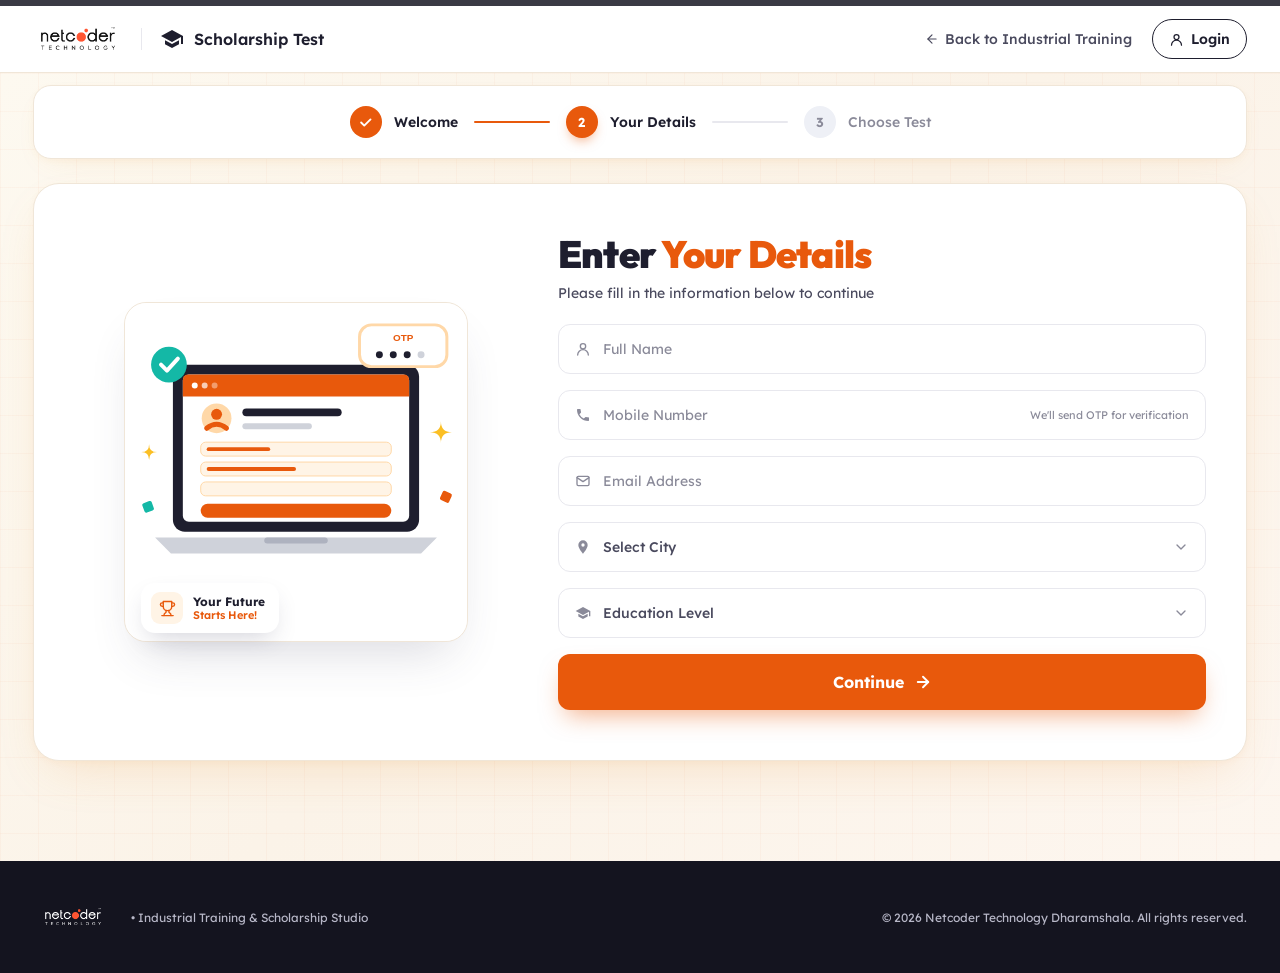
==== details.html @ 43e9c065 "12 nov" ====
<!DOCTYPE html>
<html lang="en">
<head>
  <meta charset="UTF-8" />
  <meta name="viewport" content="width=device-width, initial-scale=1" />
  <title>Your Details — Scholarship Test | Netcoder Technology</title>
  <link rel="stylesheet" href="details.css" />
  <link rel="preconnect" href="https://fonts.googleapis.com" />
  <link rel="preconnect" href="https://fonts.gstatic.com" crossorigin />
  <link
    href="https://fonts.googleapis.com/css2?family=Lexend:wght@300;400;500;600;700&family=Outfit:wght@700;800;900&display=swap"
    rel="stylesheet"
  />
</head>
<body>

  <!-- ===================== TOP NAVBAR ===================== -->
  <nav class="nav">
    <div class="container nav-inner">

      <div class="nav-left">
        <span class="logo-box">
          <img src="./img/logo.png" alt="Netcoder Technology" />
        </span>

        <span class="divider"></span>

        <a href="index.html" class="page-title">
          <svg viewBox="0 0 24 24" fill="currentColor">
            <path d="M12 3 1 9l11 6 9-4.91V17h2V9L12 3z" />
            <path d="M5 13.18v4L12 21l7-3.82v-4L12 17l-7-3.82z" />
          </svg>
          Scholarship Test
        </a>
      </div>

      <div class="nav-right">
        <a href="#" class="back-link">
          <svg viewBox="0 0 24 24" fill="none" stroke="currentColor" stroke-width="2" stroke-linecap="round" stroke-linejoin="round">
            <path d="M19 12H5" />
            <path d="m12 19-7-7 7-7" />
          </svg>
          <span>Back to Industrial Training</span>
        </a>

        <a href="#" class="login-btn">
          <svg viewBox="0 0 24 24" fill="none" stroke="currentColor" stroke-width="2" stroke-linecap="round" stroke-linejoin="round">
            <circle cx="12" cy="8" r="4" />
            <path d="M4 21a8 8 0 0 1 16 0" />
          </svg>
          Login
        </a>
      </div>

    </div>
  </nav>

  <!-- ===================== MAIN SECTION ===================== -->
  <main class="hero-section">
    <div class="container">

      <!-- Progress steps -->
      <div class="stepper" aria-label="Progress">
        <div class="stepper-step done">
          <span class="stepper-num">
            <svg viewBox="0 0 24 24" fill="none" stroke="currentColor" stroke-width="3" stroke-linecap="round" stroke-linejoin="round">
              <path d="m5 12 5 5L20 7" />
            </svg>
          </span>
          <span class="stepper-label">Welcome</span>
        </div>

        <span class="stepper-line filled"></span>

        <div class="stepper-step active">
          <span class="stepper-num">2</span>
          <span class="stepper-label">Your Details</span>
        </div>

        <span class="stepper-line"></span>

        <div class="stepper-step pending">
          <span class="stepper-num">3</span>
          <span class="stepper-label">Choose Test</span>
        </div>
      </div>

      <!-- Big card -->
      <div class="details-card">

        <!-- Left: image area (add your image later) -->
        <div class="details-visual">
          <div class="image-box">
            <img src="./img/details.svg" alt="">

            <div class="image-badge">
              <span class="image-badge-icon">
                <svg viewBox="0 0 24 24" fill="none" stroke="currentColor" stroke-width="2" stroke-linecap="round" stroke-linejoin="round">
                  <path d="M6 9H4.5a2.5 2.5 0 0 1 0-5H6" />
                  <path d="M18 9h1.5a2.5 2.5 0 0 0 0-5H18" />
                  <path d="M4 22h16" />
                  <path d="M10 14.66V17c0 .55-.47.98-.97 1.21C7.85 18.75 7 20.24 7 22" />
                  <path d="M14 14.66V17c0 .55.47.98.97 1.21C16.15 18.75 17 20.24 17 22" />
                  <path d="M18 2H6v7a6 6 0 0 0 12 0V2Z" />
                </svg>
              </span>
              <span class="image-badge-text">
                <strong>Your Future</strong>
                <em>Starts Here!</em>
              </span>
            </div>
          </div>
        </div>

        <!-- Right: form -->
        <div class="details-form-wrap">
          <h1 class="heading">Enter <span class="heading-orange">Your Details</span></h1>
          <p class="subtext">Please fill in the information below to continue</p>

          <form id="detailsForm" novalidate>

            <!-- Full name -->
            <div class="field" data-field="name">
              <div class="input-wrap">
                <svg class="icon" viewBox="0 0 24 24" fill="none" stroke="currentColor" stroke-width="2" stroke-linecap="round" stroke-linejoin="round">
                  <circle cx="12" cy="8" r="4" />
                  <path d="M4 21a8 8 0 0 1 16 0" />
                </svg>
                <input type="text" id="name" name="name" placeholder="Full Name" autocomplete="name" />
              </div>
              <p class="error-msg">Please enter your full name.</p>
            </div>

            <!-- Mobile -->
            <div class="field" data-field="mobile">
              <div class="input-wrap">
                <svg class="icon" viewBox="0 0 24 24" fill="currentColor">
                  <path d="M6.6 10.8a15.1 15.1 0 0 0 6.6 6.6l2.2-2.2a1 1 0 0 1 1-.25 11.4 11.4 0 0 0 3.6.57 1 1 0 0 1 1 1V20a1 1 0 0 1-1 1A17 17 0 0 1 3 4a1 1 0 0 1 1-1h3.5a1 1 0 0 1 1 1c0 1.25.2 2.45.57 3.6a1 1 0 0 1-.25 1z" />
                </svg>
                <input type="tel" id="mobile" name="mobile" placeholder="Mobile Number" inputmode="numeric" maxlength="10" autocomplete="tel-national" />
                <span class="hint">We'll send OTP for verification</span>
              </div>
              <p class="error-msg">Please enter a valid 10-digit mobile number.</p>
            </div>

            <!-- Email -->
            <div class="field" data-field="email">
              <div class="input-wrap">
                <svg class="icon" viewBox="0 0 24 24" fill="none" stroke="currentColor" stroke-width="2" stroke-linecap="round" stroke-linejoin="round">
                  <rect x="3" y="5" width="18" height="14" rx="2" />
                  <path d="m3 7 9 6 9-6" />
                </svg>
                <input type="email" id="email" name="email" placeholder="Email Address" autocomplete="email" />
              </div>
              <p class="error-msg">Please enter a valid email address.</p>
            </div>

            <!-- City -->
            <div class="field" data-field="city">
              <div class="input-wrap">
                <svg class="icon" viewBox="0 0 24 24" fill="currentColor">
                  <path d="M12 2a7 7 0 0 0-7 7c0 5.25 7 13 7 13s7-7.75 7-13a7 7 0 0 0-7-7zm0 9.5A2.5 2.5 0 1 1 12 6.5a2.5 2.5 0 0 1 0 5z" />
                </svg>
                <select id="city" name="city">
                  <option value="" selected>Select City</option>
                  <option>Dharamshala</option>
                  <option>McLeodganj</option>
                  <option>Kangra</option>
                  <option>Palampur</option>
                  <option>Mandi</option>
                  <option>Hamirpur</option>
                  <option>Una</option>
                  <option>Shimla</option>
                  <option>Chandigarh</option>
                  <option>Other</option>
                </select>
                <svg class="chevron" viewBox="0 0 24 24" fill="none" stroke="currentColor" stroke-width="2" stroke-linecap="round" stroke-linejoin="round">
                  <path d="m6 9 6 6 6-6" />
                </svg>
              </div>
              <p class="error-msg">Please select your city.</p>
            </div>

            <!-- Education -->
            <div class="field" data-field="education">
              <div class="input-wrap">
                <svg class="icon" viewBox="0 0 24 24" fill="currentColor">
                  <path d="M12 3 1 9l11 6 9-4.91V17h2V9L12 3z" />
                  <path d="M5 13.18v4L12 21l7-3.82v-4L12 17l-7-3.82z" />
                </svg>
                <select id="education" name="education">
                  <option value="" selected>Education Level</option>
                  <option>10th Pass</option>
                  <option>12th Pass</option>
                  <option>Diploma</option>
                  <option>Graduation (UG)</option>
                  <option>Post Graduation (PG)</option>
                  <option>Other</option>
                </select>
                <svg class="chevron" viewBox="0 0 24 24" fill="none" stroke="currentColor" stroke-width="2" stroke-linecap="round" stroke-linejoin="round">
                  <path d="m6 9 6 6 6-6" />
                </svg>
              </div>
              <p class="error-msg">Please select your education level.</p>
            </div>

            <button type="submit" class="main-button">
              Continue
              <svg viewBox="0 0 24 24" fill="none" stroke="currentColor" stroke-width="2.5" stroke-linecap="round" stroke-linejoin="round">
                <path d="M5 12h14" />
                <path d="m12 5 7 7-7 7" />
              </svg>
            </button>

          </form>
        </div>

      </div>
    </div>
  </main>

  <!-- ===================== FOOTER ===================== -->
  <footer class="footer">
    <div class="container footer-inner">
      <div class="footer-left">
        <span class="logo-box small">
          <img src="./img/logo2.png" alt="Netcoder Technology" />
        </span>
        <span>• Industrial Training &amp; Scholarship Studio</span>
      </div>
      <span>© 2026 Netcoder Technology Dharamshala. All rights reserved.</span>
    </div>
  </footer>

  <script src="details.js"></script>
</body>
</html>
---- details.css ----
/* ============================================
   Scholarship Test — Your Details page
   ============================================ */

/* ---------- Basic setup ---------- */
* {
  margin: 0;
  padding: 0;
  box-sizing: border-box;
}

body {
  font-family: "Lexend", system-ui, sans-serif;
  color: #1e1e2e;
  background: linear-gradient(135deg, #fdf9f0 0%, #fbf3e8 50%, #fdf6ef 100%);
  border-top: 6px solid #3a3a44;
  min-height: 100vh;
  display: flex;
  flex-direction: column;
  -webkit-font-smoothing: antialiased;
}

.container {
  width: 100%;
  max-width: 1262px;
  margin: 0 auto;
  padding: 0 24px;
}

/* ---------- Top navbar ---------- */
.nav {
  background: #ffffff;
  border-bottom: 1px solid #f0e6d8;
}

.nav-inner {
  height: 66px;
  display: flex;
  align-items: center;
  justify-content: space-between;
}

.nav-left {
  display: flex;
  align-items: center;
  gap: 18px;
}

.logo-box {
  width: 90px;
  height: 52px;
  display: block;
}

.logo-box img {
  width: 100%;
  height: 100%;
  object-fit: contain;
}

.logo-box.small {
  width: 80px;
  height: 30px;
}

.divider {
  width: 1px;
  height: 22px;
  background: #e8e8ee;
}

.page-title {
  display: flex;
  align-items: center;
  gap: 10px;
  font-weight: 600;
  font-size: 16px;
  color: #1e1e2e;
  text-decoration: none;
}

.page-title svg {
  width: 24px;
  height: 24px;
}

.nav-right {
  display: flex;
  align-items: center;
  gap: 20px;
}

.back-link {
  display: inline-flex;
  align-items: center;
  gap: 6px;
  font-size: 14px;
  font-weight: 500;
  color: #4a4a5e;
  text-decoration: none;
  transition: color 0.2s;
}

.back-link:hover {
  color: #e8590c;
}

.back-link svg {
  width: 14px;
  height: 14px;
}

.login-btn {
  display: inline-flex;
  align-items: center;
  gap: 7px;
  height: 40px;
  padding: 0 16px;
  border: 1px solid #1e1e2e;
  border-radius: 999px;
  background: transparent;
  color: #1e1e2e;
  font-size: 14px;
  font-weight: 600;
  text-decoration: none;
  transition: background 0.2s, color 0.2s, border-color 0.2s;
}

.login-btn:hover {
  background: #e8590c;
  color: #ffffff;
  border-color: #e8590c;
}

.login-btn svg {
  width: 15px;
  height: 15px;
}

/* ---------- Main section (grid texture background) ---------- */
.hero-section {
  flex: 1;
  padding: 12px 0 100px;
  background-color: #fdf6ef;
  background-image:
    linear-gradient(rgba(232, 89, 12, 0.035) 1px, transparent 1px),
    linear-gradient(90deg, rgba(232, 89, 12, 0.035) 1px, transparent 1px),
    linear-gradient(135deg, #fdf9f0 0%, #fbf3e8 50%, #fdf6ef 100%);
  background-size: 38px 38px, 38px 38px, 100% 100%;
}

/* ---------- Progress steps ---------- */
.stepper {
  background: #ffffff;
  border: 1px solid #f0e6d8;
  border-radius: 18px;
  box-shadow: 0 10px 30px -18px rgba(230, 150, 60, 0.25),
    0 2px 6px rgba(230, 150, 60, 0.05);
  padding: 20px 24px;
  display: flex;
  align-items: center;
  justify-content: center;
  gap: 16px;
  margin-bottom: 24px;
}

.stepper-step {
  display: flex;
  align-items: center;
  gap: 12px;
  font-size: 14px;
  font-weight: 600;
  color: #1e1e2e;
}

.stepper-num {
  width: 32px;
  height: 32px;
  border-radius: 50%;
  display: grid;
  place-items: center;
  font-size: 13px;
  font-weight: 700;
  background: #e8590c;
  color: #ffffff;
}

.stepper-num svg {
  width: 15px;
  height: 15px;
}

.stepper-step.active .stepper-num {
  box-shadow: 0 6px 12px -4px rgba(232, 89, 12, 0.5);
}

.stepper-step.pending {
  color: #8a8a99;
  font-weight: 500;
}

.stepper-step.pending .stepper-num {
  background: #eef0f6;
  color: #8a8a99;
}

.stepper-line {
  width: 76px;
  height: 2px;
  border-radius: 2px;
  background: #e8e8ee;
}

.stepper-line.filled {
  background: #e8590c;
}

/* ---------- Details card ---------- */
.details-card {
  background: #ffffff;
  border-radius: 26px;
  border: 1px solid #f0e6d8;
  box-shadow: 0 20px 50px -20px rgba(230, 150, 60, 0.25),
    0 2px 6px rgba(230, 150, 60, 0.06);
  padding: 40px 40px;
  min-height: 578px;
  display: grid;
  grid-template-columns: 1fr minmax(0, 648px);
  gap: 40px;
  align-items: center;
}

/* Left: image area */
.details-visual {
  display: flex;
  justify-content: center;
}

.image-box {
  position: relative;
  width: 344px;
  height: 340px;
  border-radius: 22px;
  background: #ffffff;
  border: 1px solid #f0e6d8;
  box-shadow: 0 25px 50px -18px rgba(60, 60, 90, 0.2);
  display: grid;
  place-items: center;
}

.image-box img {
  width: 100%;
  height: 100%;
  object-fit: contain;
  border-radius: 22px;
}

/* Small floating badge at the bottom-left of the image */
.image-badge {
  position: absolute;
  left: 16px;
  bottom: 8px;
  display: flex;
  align-items: center;
  gap: 10px;
  padding: 9px 14px 9px 10px;
  background: #ffffff;
  border-radius: 14px;
  box-shadow: 0 10px 24px -8px rgba(60, 60, 90, 0.25);
}

.image-badge-icon {
  width: 32px;
  height: 32px;
  border-radius: 9px;
  display: grid;
  place-items: center;
  background: #fff4e6;
  color: #e8590c;
}

.image-badge-icon svg {
  width: 17px;
  height: 17px;
}

.image-badge-text {
  display: flex;
  flex-direction: column;
  line-height: 1.25;
}

.image-badge-text strong {
  font-size: 12px;
  font-weight: 700;
  color: #1e1e2e;
}

.image-badge-text em {
  font-style: normal;
  font-size: 11px;
  font-weight: 600;
  color: #e8590c;
}

/* ---------- Right: form ---------- */
.heading {
  font-family: "Outfit", system-ui, sans-serif;
  font-weight: 900;
  font-size: 38px;
  line-height: 1.1;
  letter-spacing: -0.02em;
  color: #1e1e2e;
}

.heading-orange {
  color: #e8590c;
}

.subtext {
  margin: 8px 0 22px;
  font-size: 14px;
  color: #4a4a5e;
}

.field {
  margin-bottom: 16px;
}

.input-wrap {
  position: relative;
  display: flex;
  align-items: center;
  gap: 12px;
  height: 50px;
  padding: 0 16px;
  background: #ffffff;
  border: 1px solid #e8e8ee;
  border-radius: 12px;
  transition: border-color 0.2s, box-shadow 0.2s;
}

.input-wrap:focus-within {
  border-color: #e8590c;
  box-shadow: 0 0 0 4px rgba(232, 89, 12, 0.1);
}

.input-wrap .icon {
  width: 16px;
  height: 16px;
  flex-shrink: 0;
  color: #8a8a99;
  transition: color 0.2s;
}

.input-wrap:focus-within .icon {
  color: #e8590c;
}

.input-wrap input,
.input-wrap select {
  flex: 1;
  min-width: 0;
  height: 100%;
  border: 0;
  outline: 0;
  background: transparent;
  font-family: "Lexend", system-ui, sans-serif;
  font-size: 14px;
  font-weight: 500;
  color: #1e1e2e;
}

.input-wrap input::placeholder {
  color: #8a8a99;
  font-weight: 400;
}

.input-wrap select {
  appearance: none;
  -webkit-appearance: none;
  cursor: pointer;
  padding-right: 24px;
}

/* Select looks muted until a value is chosen */
.input-wrap select.empty {
  color: #4a4a5e;
}

.chevron {
  position: absolute;
  right: 16px;
  width: 16px;
  height: 16px;
  color: #8a8a99;
  pointer-events: none;
}

.hint {
  font-size: 11px;
  color: #8a8a99;
  white-space: nowrap;
}

/* Error state */
.error-msg {
  display: none;
  margin: 6px 4px 0;
  font-size: 12px;
  color: #dc2626;
}

.field.invalid .input-wrap {
  border-color: #dc2626;
}

.field.invalid .input-wrap:focus-within {
  box-shadow: 0 0 0 4px rgba(220, 38, 38, 0.1);
}

.field.invalid .error-msg {
  display: block;
}

/* Continue button */
.main-button {
  display: flex;
  align-items: center;
  justify-content: center;
  gap: 10px;
  width: 100%;
  height: 56px;
  margin-top: 8px;
  border: 0;
  border-radius: 12px;
  background: #e8590c;
  color: #ffffff;
  font-family: "Lexend", system-ui, sans-serif;
  font-size: 16px;
  font-weight: 700;
  cursor: pointer;
  box-shadow: 0 12px 24px -8px rgba(232, 89, 12, 0.5);
  transition: transform 0.2s, box-shadow 0.2s, background 0.2s;
}

.main-button:hover {
  transform: translateY(-2px);
  background: #d9480f;
  box-shadow: 0 16px 30px -8px rgba(232, 89, 12, 0.6);
}

.main-button:disabled {
  opacity: 0.7;
  cursor: wait;
  transform: none;
}

.main-button svg {
  width: 18px;
  height: 18px;
  transition: transform 0.2s;
}

.main-button:hover svg {
  transform: translateX(3px);
}

/* ---------- Footer ---------- */
.footer {
  background: #14141f;
  color: #b8b8c8;
}

.footer-inner {
  height: 112px;
  display: flex;
  align-items: center;
  justify-content: space-between;
  gap: 16px;
  font-size: 12px;
}

.footer-left {
  display: flex;
  align-items: center;
  gap: 18px;
}

/* ---------- Mobile / small screens ---------- */
@media (max-width: 960px) {
  .details-card {
    grid-template-columns: 1fr;
    padding: 32px 24px 40px;
    min-height: 0;
  }

  .heading {
    font-size: 32px;
  }
}

@media (max-width: 600px) {
  .back-link span {
    display: none;
  }

  .page-title {
    font-size: 14px;
  }

  .stepper {
    gap: 8px;
    padding: 16px 12px;
  }

  .stepper-step {
    gap: 6px;
    font-size: 12px;
  }

  .stepper-line {
    width: 20px;
  }

  .hint {
    display: none;
  }

  .image-box {
    width: 100%;
    max-width: 320px;
    height: 300px;
  }

  .footer-inner {
    height: auto;
    padding-top: 28px;
    padding-bottom: 28px;
    flex-direction: column;
    align-items: flex-start;
  }
}
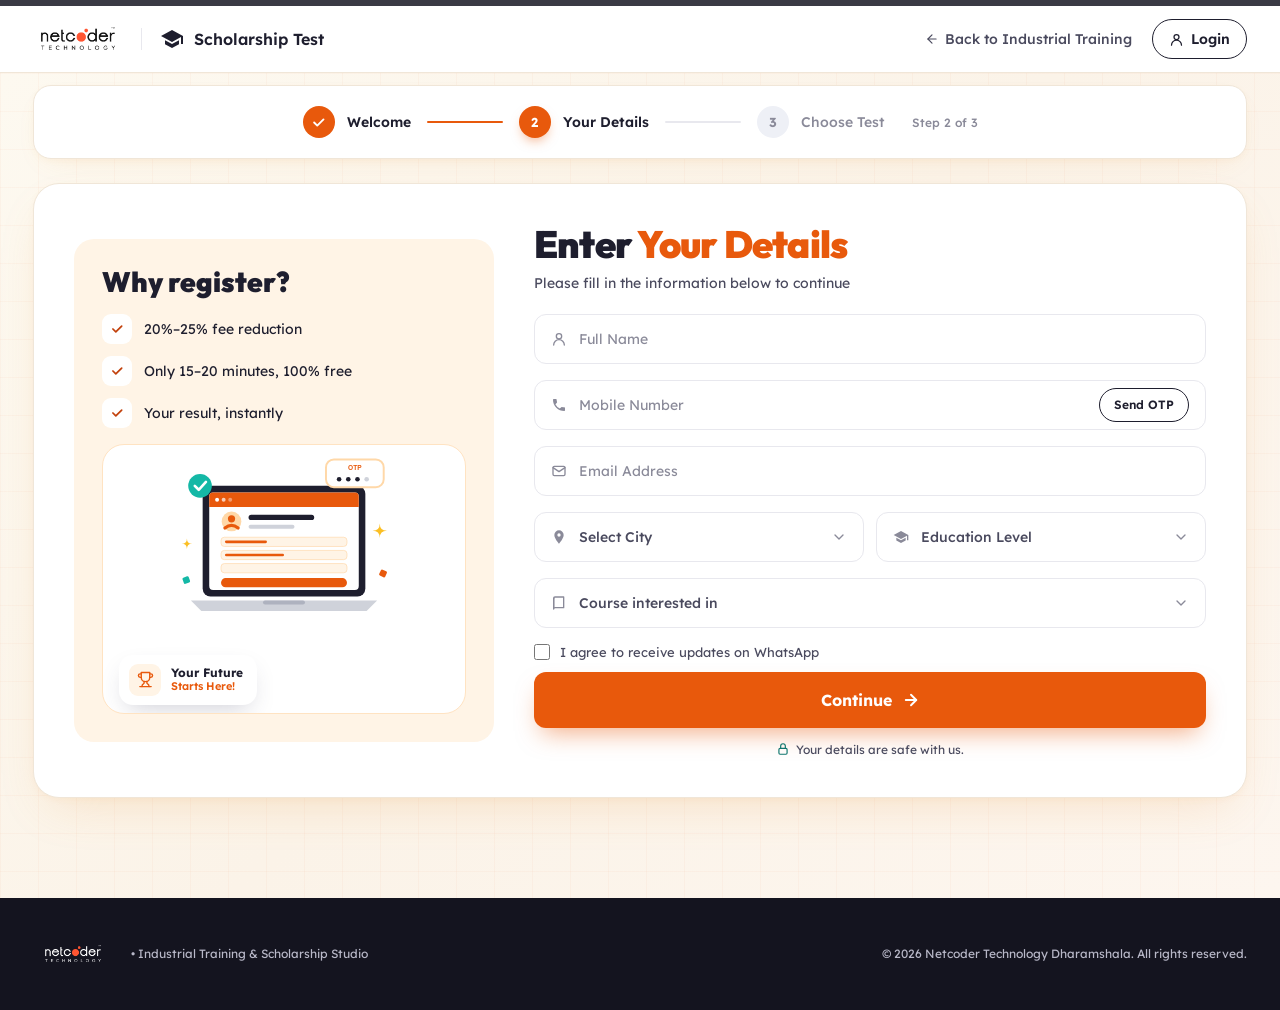
==== commit 080e488f: "12 nov" ====
--- a/details.html
+++ b/details.html
@@ -7,51 +7,31 @@
   <link rel="stylesheet" href="details.css" />
   <link rel="preconnect" href="https://fonts.googleapis.com" />
   <link rel="preconnect" href="https://fonts.gstatic.com" crossorigin />
-  <link
-    href="https://fonts.googleapis.com/css2?family=Lexend:wght@300;400;500;600;700&family=Outfit:wght@700;800;900&display=swap"
-    rel="stylesheet"
-  />
+  <link href="https://fonts.googleapis.com/css2?family=Lexend:wght@300;400;500;600;700&family=Outfit:wght@700;800;900&display=swap" rel="stylesheet" />
 </head>
 <body>
 
   <!-- ===================== TOP NAVBAR ===================== -->
   <nav class="nav">
     <div class="container nav-inner">
-
       <div class="nav-left">
-        <span class="logo-box">
-          <img src="./img/logo.png" alt="Netcoder Technology" />
-        </span>
-
+        <span class="logo-box"><img src="./img/logo.png" alt="Netcoder Technology" /></span>
         <span class="divider"></span>
-
         <a href="index.html" class="page-title">
-          <svg viewBox="0 0 24 24" fill="currentColor">
-            <path d="M12 3 1 9l11 6 9-4.91V17h2V9L12 3z" />
-            <path d="M5 13.18v4L12 21l7-3.82v-4L12 17l-7-3.82z" />
-          </svg>
+          <svg viewBox="0 0 24 24" fill="currentColor"><path d="M12 3 1 9l11 6 9-4.91V17h2V9L12 3z" /><path d="M5 13.18v4L12 21l7-3.82v-4L12 17l-7-3.82z" /></svg>
           Scholarship Test
         </a>
       </div>
-
       <div class="nav-right">
         <a href="#" class="back-link">
-          <svg viewBox="0 0 24 24" fill="none" stroke="currentColor" stroke-width="2" stroke-linecap="round" stroke-linejoin="round">
-            <path d="M19 12H5" />
-            <path d="m12 19-7-7 7-7" />
-          </svg>
+          <svg viewBox="0 0 24 24" fill="none" stroke="currentColor" stroke-width="2" stroke-linecap="round" stroke-linejoin="round"><path d="M19 12H5" /><path d="m12 19-7-7 7-7" /></svg>
           <span>Back to Industrial Training</span>
         </a>
-
         <a href="#" class="login-btn">
-          <svg viewBox="0 0 24 24" fill="none" stroke="currentColor" stroke-width="2" stroke-linecap="round" stroke-linejoin="round">
-            <circle cx="12" cy="8" r="4" />
-            <path d="M4 21a8 8 0 0 1 16 0" />
-          </svg>
+          <svg viewBox="0 0 24 24" fill="none" stroke="currentColor" stroke-width="2" stroke-linecap="round" stroke-linejoin="round"><circle cx="12" cy="8" r="4" /><path d="M4 21a8 8 0 0 1 16 0" /></svg>
           Login
         </a>
       </div>
-
     </div>
   </nav>
 
@@ -62,55 +42,44 @@
       <!-- Progress steps -->
       <div class="stepper" aria-label="Progress">
         <div class="stepper-step done">
-          <span class="stepper-num">
-            <svg viewBox="0 0 24 24" fill="none" stroke="currentColor" stroke-width="3" stroke-linecap="round" stroke-linejoin="round">
-              <path d="m5 12 5 5L20 7" />
-            </svg>
-          </span>
+          <span class="stepper-num"><svg viewBox="0 0 24 24" fill="none" stroke="currentColor" stroke-width="3" stroke-linecap="round" stroke-linejoin="round"><path d="m5 12 5 5L20 7" /></svg></span>
           <span class="stepper-label">Welcome</span>
         </div>
-
         <span class="stepper-line filled"></span>
-
         <div class="stepper-step active">
           <span class="stepper-num">2</span>
           <span class="stepper-label">Your Details</span>
         </div>
-
         <span class="stepper-line"></span>
-
         <div class="stepper-step pending">
           <span class="stepper-num">3</span>
           <span class="stepper-label">Choose Test</span>
         </div>
+        <span class="stepper-count">Step 2 of 3</span>
       </div>
 
       <!-- Big card -->
       <div class="details-card">
 
-        <!-- Left: image area (add your image later) -->
-        <div class="details-visual">
+        <!-- Left: benefits panel + image -->
+        <aside class="details-panel">
+          <h2>Why register?</h2>
+          <ul class="benefits">
+            <li><span class="tick"><svg viewBox="0 0 24 24" fill="none" stroke="currentColor" stroke-width="3" stroke-linecap="round" stroke-linejoin="round"><path d="m5 12 5 5L20 7" /></svg></span>20%–25% fee reduction</li>
+            <li><span class="tick"><svg viewBox="0 0 24 24" fill="none" stroke="currentColor" stroke-width="3" stroke-linecap="round" stroke-linejoin="round"><path d="m5 12 5 5L20 7" /></svg></span>Only 15–20 minutes, 100% free</li>
+            <li><span class="tick"><svg viewBox="0 0 24 24" fill="none" stroke="currentColor" stroke-width="3" stroke-linecap="round" stroke-linejoin="round"><path d="m5 12 5 5L20 7" /></svg></span>Your result, instantly</li>
+          </ul>
+
           <div class="image-box">
-            <img src="./img/details.svg" alt="">
-
+            <img src="./img/details.svg" alt="" />
             <div class="image-badge">
               <span class="image-badge-icon">
-                <svg viewBox="0 0 24 24" fill="none" stroke="currentColor" stroke-width="2" stroke-linecap="round" stroke-linejoin="round">
-                  <path d="M6 9H4.5a2.5 2.5 0 0 1 0-5H6" />
-                  <path d="M18 9h1.5a2.5 2.5 0 0 0 0-5H18" />
-                  <path d="M4 22h16" />
-                  <path d="M10 14.66V17c0 .55-.47.98-.97 1.21C7.85 18.75 7 20.24 7 22" />
-                  <path d="M14 14.66V17c0 .55.47.98.97 1.21C16.15 18.75 17 20.24 17 22" />
-                  <path d="M18 2H6v7a6 6 0 0 0 12 0V2Z" />
-                </svg>
+                <svg viewBox="0 0 24 24" fill="none" stroke="currentColor" stroke-width="2" stroke-linecap="round" stroke-linejoin="round"><path d="M6 9H4.5a2.5 2.5 0 0 1 0-5H6" /><path d="M18 9h1.5a2.5 2.5 0 0 0 0-5H18" /><path d="M4 22h16" /><path d="M10 14.66V17c0 .55-.47.98-.97 1.21C7.85 18.75 7 20.24 7 22" /><path d="M14 14.66V17c0 .55.47.98.97 1.21C16.15 18.75 17 20.24 17 22" /><path d="M18 2H6v7a6 6 0 0 0 12 0V2Z" /></svg>
               </span>
-              <span class="image-badge-text">
-                <strong>Your Future</strong>
-                <em>Starts Here!</em>
-              </span>
+              <span class="image-badge-text"><strong>Your Future</strong><em>Starts Here!</em></span>
             </div>
           </div>
-        </div>
+        </aside>
 
         <!-- Right: form -->
         <div class="details-form-wrap">
@@ -119,98 +88,87 @@
 
           <form id="detailsForm" novalidate>
 
-            <!-- Full name -->
             <div class="field" data-field="name">
               <div class="input-wrap">
-                <svg class="icon" viewBox="0 0 24 24" fill="none" stroke="currentColor" stroke-width="2" stroke-linecap="round" stroke-linejoin="round">
-                  <circle cx="12" cy="8" r="4" />
-                  <path d="M4 21a8 8 0 0 1 16 0" />
-                </svg>
+                <svg class="icon" viewBox="0 0 24 24" fill="none" stroke="currentColor" stroke-width="2" stroke-linecap="round" stroke-linejoin="round"><circle cx="12" cy="8" r="4" /><path d="M4 21a8 8 0 0 1 16 0" /></svg>
                 <input type="text" id="name" name="name" placeholder="Full Name" autocomplete="name" />
               </div>
               <p class="error-msg">Please enter your full name.</p>
             </div>
 
-            <!-- Mobile -->
+            <!-- Mobile + Send OTP -->
             <div class="field" data-field="mobile">
               <div class="input-wrap">
-                <svg class="icon" viewBox="0 0 24 24" fill="currentColor">
-                  <path d="M6.6 10.8a15.1 15.1 0 0 0 6.6 6.6l2.2-2.2a1 1 0 0 1 1-.25 11.4 11.4 0 0 0 3.6.57 1 1 0 0 1 1 1V20a1 1 0 0 1-1 1A17 17 0 0 1 3 4a1 1 0 0 1 1-1h3.5a1 1 0 0 1 1 1c0 1.25.2 2.45.57 3.6a1 1 0 0 1-.25 1z" />
-                </svg>
+                <svg class="icon" viewBox="0 0 24 24" fill="currentColor"><path d="M6.6 10.8a15.1 15.1 0 0 0 6.6 6.6l2.2-2.2a1 1 0 0 1 1-.25 11.4 11.4 0 0 0 3.6.57 1 1 0 0 1 1 1V20a1 1 0 0 1-1 1A17 17 0 0 1 3 4a1 1 0 0 1 1-1h3.5a1 1 0 0 1 1 1c0 1.25.2 2.45.57 3.6a1 1 0 0 1-.25 1z" /></svg>
                 <input type="tel" id="mobile" name="mobile" placeholder="Mobile Number" inputmode="numeric" maxlength="10" autocomplete="tel-national" />
-                <span class="hint">We'll send OTP for verification</span>
+                <button type="button" class="otp-btn" id="otpBtn">Send OTP</button>
               </div>
               <p class="error-msg">Please enter a valid 10-digit mobile number.</p>
             </div>
 
-            <!-- Email -->
             <div class="field" data-field="email">
               <div class="input-wrap">
-                <svg class="icon" viewBox="0 0 24 24" fill="none" stroke="currentColor" stroke-width="2" stroke-linecap="round" stroke-linejoin="round">
-                  <rect x="3" y="5" width="18" height="14" rx="2" />
-                  <path d="m3 7 9 6 9-6" />
-                </svg>
+                <svg class="icon" viewBox="0 0 24 24" fill="none" stroke="currentColor" stroke-width="2" stroke-linecap="round" stroke-linejoin="round"><rect x="3" y="5" width="18" height="14" rx="2" /><path d="m3 7 9 6 9-6" /></svg>
                 <input type="email" id="email" name="email" placeholder="Email Address" autocomplete="email" />
               </div>
               <p class="error-msg">Please enter a valid email address.</p>
             </div>
 
-            <!-- City -->
-            <div class="field" data-field="city">
-              <div class="input-wrap">
-                <svg class="icon" viewBox="0 0 24 24" fill="currentColor">
-                  <path d="M12 2a7 7 0 0 0-7 7c0 5.25 7 13 7 13s7-7.75 7-13a7 7 0 0 0-7-7zm0 9.5A2.5 2.5 0 1 1 12 6.5a2.5 2.5 0 0 1 0 5z" />
-                </svg>
-                <select id="city" name="city">
-                  <option value="" selected>Select City</option>
-                  <option>Dharamshala</option>
-                  <option>McLeodganj</option>
-                  <option>Kangra</option>
-                  <option>Palampur</option>
-                  <option>Mandi</option>
-                  <option>Hamirpur</option>
-                  <option>Una</option>
-                  <option>Shimla</option>
-                  <option>Chandigarh</option>
-                  <option>Other</option>
-                </select>
-                <svg class="chevron" viewBox="0 0 24 24" fill="none" stroke="currentColor" stroke-width="2" stroke-linecap="round" stroke-linejoin="round">
-                  <path d="m6 9 6 6 6-6" />
-                </svg>
+            <!-- City + Education side by side -->
+            <div class="field-row">
+              <div class="field" data-field="city">
+                <div class="input-wrap">
+                  <svg class="icon" viewBox="0 0 24 24" fill="currentColor"><path d="M12 2a7 7 0 0 0-7 7c0 5.25 7 13 7 13s7-7.75 7-13a7 7 0 0 0-7-7zm0 9.5A2.5 2.5 0 1 1 12 6.5a2.5 2.5 0 0 1 0 5z" /></svg>
+                  <select id="city" name="city">
+                    <option value="" selected>Select City</option>
+                    <option>Dharamshala</option><option>McLeodganj</option><option>Kangra</option><option>Palampur</option><option>Mandi</option><option>Hamirpur</option><option>Una</option><option>Shimla</option><option>Chandigarh</option><option>Other</option>
+                  </select>
+                  <svg class="chevron" viewBox="0 0 24 24" fill="none" stroke="currentColor" stroke-width="2" stroke-linecap="round" stroke-linejoin="round"><path d="m6 9 6 6 6-6" /></svg>
+                </div>
+                <p class="error-msg">Please select your city.</p>
               </div>
-              <p class="error-msg">Please select your city.</p>
+
+              <div class="field" data-field="education">
+                <div class="input-wrap">
+                  <svg class="icon" viewBox="0 0 24 24" fill="currentColor"><path d="M12 3 1 9l11 6 9-4.91V17h2V9L12 3z" /><path d="M5 13.18v4L12 21l7-3.82v-4L12 17l-7-3.82z" /></svg>
+                  <select id="education" name="education">
+                    <option value="" selected>Education Level</option>
+                    <option>10th Pass</option><option>12th Pass</option><option>Diploma</option><option>Graduation (UG)</option><option>Post Graduation (PG)</option><option>Other</option>
+                  </select>
+                  <svg class="chevron" viewBox="0 0 24 24" fill="none" stroke="currentColor" stroke-width="2" stroke-linecap="round" stroke-linejoin="round"><path d="m6 9 6 6 6-6" /></svg>
+                </div>
+                <p class="error-msg">Please select your education level.</p>
+              </div>
             </div>
 
-            <!-- Education -->
-            <div class="field" data-field="education">
+            <!-- Course interested in. EDIT the options to match your courses -->
+            <div class="field" data-field="course">
               <div class="input-wrap">
-                <svg class="icon" viewBox="0 0 24 24" fill="currentColor">
-                  <path d="M12 3 1 9l11 6 9-4.91V17h2V9L12 3z" />
-                  <path d="M5 13.18v4L12 21l7-3.82v-4L12 17l-7-3.82z" />
-                </svg>
-                <select id="education" name="education">
-                  <option value="" selected>Education Level</option>
-                  <option>10th Pass</option>
-                  <option>12th Pass</option>
-                  <option>Diploma</option>
-                  <option>Graduation (UG)</option>
-                  <option>Post Graduation (PG)</option>
-                  <option>Other</option>
+                <svg class="icon" viewBox="0 0 24 24" fill="none" stroke="currentColor" stroke-width="2" stroke-linecap="round" stroke-linejoin="round"><path d="M4 5a2 2 0 0 1 2-2h13v16H6a2 2 0 0 0-2 2z" /><path d="M4 19V5" /></svg>
+                <select id="course" name="course">
+                  <option value="" selected>Course interested in</option>
+                  <option>Full Stack Web Development</option>
+                  <option>Not sure yet</option>
                 </select>
-                <svg class="chevron" viewBox="0 0 24 24" fill="none" stroke="currentColor" stroke-width="2" stroke-linecap="round" stroke-linejoin="round">
-                  <path d="m6 9 6 6 6-6" />
-                </svg>
+                <svg class="chevron" viewBox="0 0 24 24" fill="none" stroke="currentColor" stroke-width="2" stroke-linecap="round" stroke-linejoin="round"><path d="m6 9 6 6 6-6" /></svg>
               </div>
-              <p class="error-msg">Please select your education level.</p>
+              <p class="error-msg">Please select a course.</p>
             </div>
+
+            <label class="consent">
+              <input type="checkbox" id="consent" name="consent" />
+              I agree to receive updates on WhatsApp
+            </label>
 
             <button type="submit" class="main-button">
               Continue
-              <svg viewBox="0 0 24 24" fill="none" stroke="currentColor" stroke-width="2.5" stroke-linecap="round" stroke-linejoin="round">
-                <path d="M5 12h14" />
-                <path d="m12 5 7 7-7 7" />
-              </svg>
+              <svg viewBox="0 0 24 24" fill="none" stroke="currentColor" stroke-width="2.5" stroke-linecap="round" stroke-linejoin="round"><path d="M5 12h14" /><path d="m12 5 7 7-7 7" /></svg>
             </button>
+
+            <p class="secure-note">
+              <svg viewBox="0 0 24 24" fill="none" stroke="currentColor" stroke-width="2" stroke-linecap="round" stroke-linejoin="round"><rect x="5" y="11" width="14" height="10" rx="2" /><path d="M8 11V7a4 4 0 0 1 8 0v4" /></svg>
+              Your details are safe with us.
+            </p>
 
           </form>
         </div>
@@ -223,9 +181,7 @@
   <footer class="footer">
     <div class="container footer-inner">
       <div class="footer-left">
-        <span class="logo-box small">
-          <img src="./img/logo2.png" alt="Netcoder Technology" />
-        </span>
+        <span class="logo-box small"><img src="./img/logo2.png" alt="Netcoder Technology" /></span>
         <span>• Industrial Training &amp; Scholarship Studio</span>
       </div>
       <span>© 2026 Netcoder Technology Dharamshala. All rights reserved.</span>
@@ -234,4 +190,4 @@
 
   <script src="details.js"></script>
 </body>
-</html>
+</html>
--- a/details.css
+++ b/details.css
@@ -494,7 +494,6 @@
     padding: 32px 24px 40px;
     min-height: 0;
   }
-
   .heading {
     font-size: 32px;
   }
@@ -504,35 +503,28 @@
   .back-link span {
     display: none;
   }
-
   .page-title {
     font-size: 14px;
   }
-
   .stepper {
     gap: 8px;
     padding: 16px 12px;
   }
-
   .stepper-step {
     gap: 6px;
     font-size: 12px;
   }
-
   .stepper-line {
     width: 20px;
   }
-
   .hint {
     display: none;
   }
-
   .image-box {
     width: 100%;
     max-width: 320px;
     height: 300px;
   }
-
   .footer-inner {
     height: auto;
     padding-top: 28px;
@@ -540,4 +532,147 @@
     flex-direction: column;
     align-items: flex-start;
   }
+}
+
+
+/* =====================================================
+   NEW DESIGN — paste this at the very BOTTOM of details.css
+   (it overrides the older rules above, so nothing else
+   needs to be edited)
+   ===================================================== */
+
+/* "Step 2 of 3" label */
+.stepper-count {
+  margin-left: 12px;
+  font-size: 12px;
+  font-weight: 500;
+  color: #8a8a99;
+}
+
+/* Left benefits panel */
+.details-card { grid-template-columns: minmax(0, 420px) minmax(0, 1fr); }
+
+.details-panel {
+  display: flex;
+  flex-direction: column;
+  gap: 16px;
+  padding: 28px;
+  border-radius: 20px;
+  background: #fff4e6;
+}
+
+.details-panel h2 {
+  font: 900 28px/1.1 "Outfit", system-ui, sans-serif;
+  color: #1e1e2e;
+}
+
+.benefits {
+  list-style: none;
+  display: flex;
+  flex-direction: column;
+  gap: 12px;
+}
+
+.benefits li {
+  display: flex;
+  align-items: center;
+  gap: 12px;
+  font-size: 14px;
+}
+
+.tick {
+  width: 30px;
+  height: 30px;
+  flex-shrink: 0;
+  border-radius: 9px;
+  display: grid;
+  place-items: center;
+  background: #ffffff;
+  color: #c2410c;
+}
+
+.tick svg { width: 14px; height: 14px; }
+
+.details-panel .image-box {
+  position: relative;
+  display: block;
+  width: 100%;
+  height: 270px;
+  overflow: hidden;
+  box-shadow: none;
+  border-color: #ffe3c2;
+}
+
+/* Image sits in the top part; the bottom strip is kept free for the badge */
+.details-panel .image-box img {
+  position: absolute;
+  top: 0;
+  left: 0;
+  width: 100%;
+  height: calc(100% - 44px);
+  object-fit: contain;
+}
+
+/* Send OTP button (replaces the old hint text) */
+.otp-btn {
+  flex-shrink: 0;
+  height: 34px;
+  padding: 0 14px;
+  border: 1.5px solid #1e1e2e;
+  border-radius: 999px;
+  background: transparent;
+  color: #1e1e2e;
+  font: 600 12px "Lexend", system-ui, sans-serif;
+  cursor: pointer;
+  transition: background 0.2s, color 0.2s, border-color 0.2s;
+}
+
+.otp-btn:hover:not(:disabled) {
+  background: #e8590c;
+  border-color: #e8590c;
+  color: #ffffff;
+}
+
+.otp-btn:disabled { opacity: 0.6; cursor: default; }
+
+/* City + Education in one row */
+.field-row {
+  display: grid;
+  grid-template-columns: 1fr 1fr;
+  gap: 12px;
+}
+
+/* Consent checkbox */
+.consent {
+  display: flex;
+  align-items: center;
+  gap: 10px;
+  margin: 4px 0 12px;
+  font-size: 13px;
+  color: #4a4a5e;
+  cursor: pointer;
+}
+
+.consent input { width: 16px; height: 16px; accent-color: #e8590c; }
+
+/* Privacy note */
+.secure-note {
+  margin-top: 14px;
+  display: flex;
+  align-items: center;
+  justify-content: center;
+  gap: 6px;
+  font-size: 12px;
+  color: #4a4a5e;
+}
+
+.secure-note svg { width: 14px; height: 14px; color: #0f766e; }
+
+@media (max-width: 960px) {
+  .details-card { grid-template-columns: 1fr; }
+}
+
+@media (max-width: 600px) {
+  .field-row { grid-template-columns: 1fr; }
+  .stepper-count { display: none; }
 }
